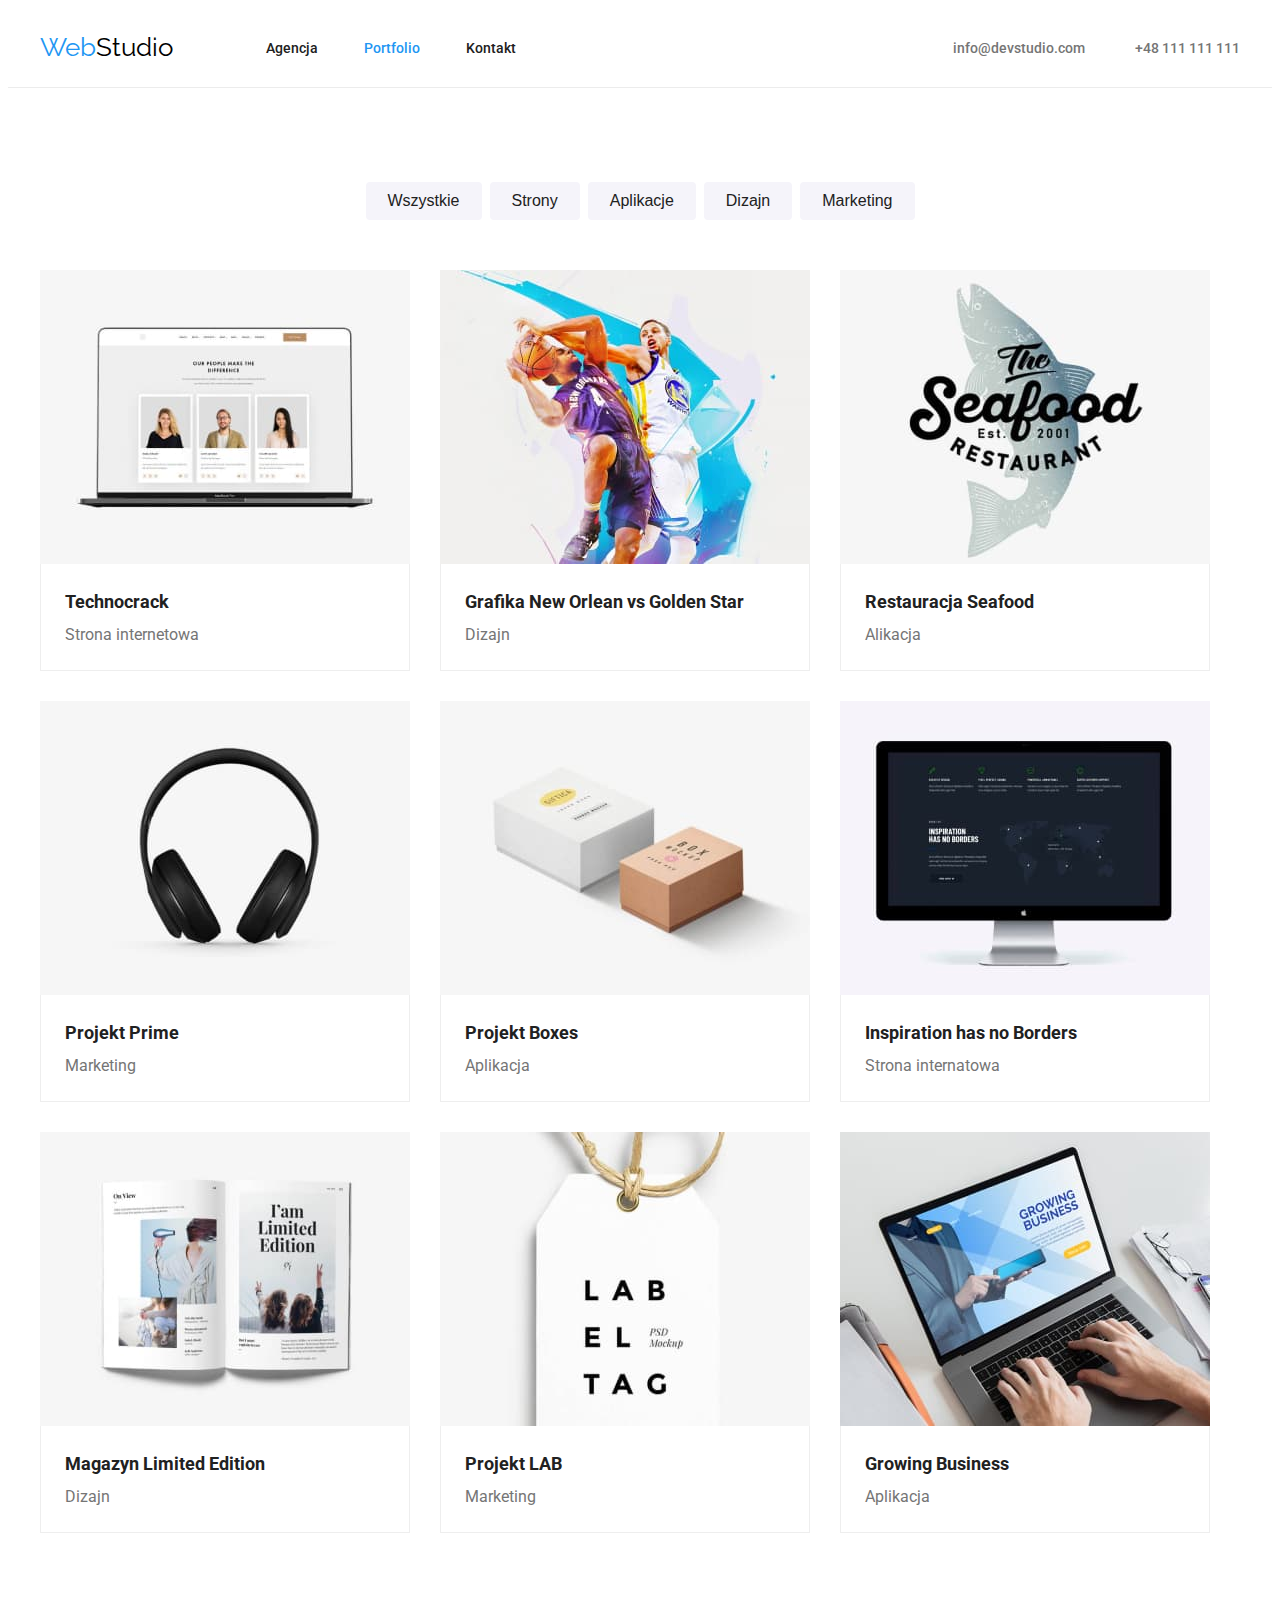
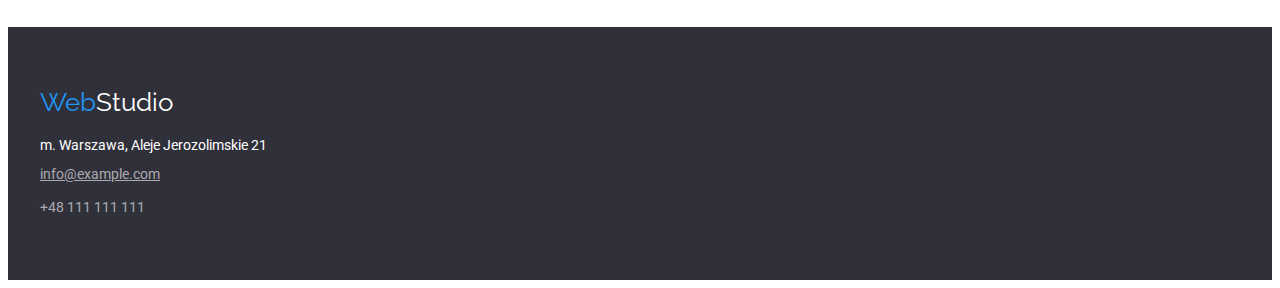
==== portfolio.html @ 4d011fc1 "Copy hw-03 to hw-04" ====
<!DOCTYPE html>
<html lang="pl">
  <head>
    <meta charset="UTF-8" />
    <meta http-equiv="X-UA-Compatible" content="IE=edge" />
    <meta name="viewport" content="width=device-width, initial-scale=1.0" />
    <title>Portfolio</title>
    <link rel="preconnect" href="https://fonts.googleapis.com" />
    <link rel="preconnect" href="https://fonts.gstatic.com" crossorigin />
    <link
      href="https://fonts.googleapis.com/css2?family=Raleway:wght@700&family=Roboto:wght@400;500;700;900&display=swap"
      rel="stylesheet"
    />
    <link
      rel="stylesheet"
      href="https://cdnjs.cloudflare.com/ajax/libs/modern-normalize/1.1.0/modern-normalize.min.css"
      integrity="sha512-wpPYUAdjBVSE4KJnH1VR1HeZfpl1ub8YT/NKx4PuQ5NmX2tKuGu6U/JRp5y+Y8XG2tV+wKQpNHVUX03MfMFn9Q=="
      crossorigin="anonymous"
      referrerpolicy="no-referrer"
    />
    <link rel="stylesheet" href="css/style.css" />
  </head>
  <body>
    <header class="header-border">
      <div class="container haeder-content">
        <nav class="navigation">
          <a class="logo-header" href="index.html"
            ><span class="logo-web">Web</span>Studio</a
          >
          <ul class="nav-content">
            <li><a class="nav-links" href="#">Agencja</a></li>
            <li><a class="nav-links nav-portfolio" href="#">Portfolio</a></li>
            <li><a class="nav-links" href="#">Kontakt</a></li>
          </ul>
        </nav>
        <ul class="contacts-header-content">
          <li>
            <a class="contacts-header" href="mailto:info@devstudio.com"
              >info@devstudio.com</a
            >
          </li>
          <li>
            <a class="contacts-header" href="tel:+48111111111"
              >+48 111 111 111</a
            >
          </li>
        </ul>
      </div>
    </header>
    <main>
      <section class="container section">
        <!-- Buttons -->
        <ul class="buttons-list">
          <li>
            <button class="all-buttons buttons-portfolio" type="button">
              Wszystkie
            </button>
          </li>
          <li>
            <button class="all-buttons buttons-portfolio" type="button">
              Strony
            </button>
          </li>
          <li>
            <button class="all-buttons buttons-portfolio" type="button">
              Aplikacje
            </button>
          </li>
          <li>
            <button class="all-buttons buttons-portfolio" type="button">
              Dizajn
            </button>
          </li>
          <li>
            <button class="all-buttons buttons-portfolio" type="button">
              Marketing
            </button>
          </li>
        </ul>
        <!-- Pictures -->
        <ul class="pictures-list">
          <li>
            <figure class="pictures-figure">
              <img
                src="images/laptop-1.jpg"
                alt="laptop"
                width="370"
                height="294"
              />
              <figcaption class="pictures-figcaption">
                <h4 class="pictures-titles">Technocrack</h4>
                <p class="pictures-text">Strona internetowa</p>
              </figcaption>
            </figure>
          </li>
          <li>
            <figure class="pictures-figure">
              <img
                src="images/basketball.jpg"
                alt="ludzie grający w koszykówkę"
                width="370"
                height="294"
              />
              <figcaption class="pictures-figcaption">
                <h4 class="pictures-titles">
                  Grafika New Orlean vs Golden Star
                </h4>
                <p class="pictures-text">Dizajn</p>
              </figcaption>
            </figure>
          </li>
          <li>
            <figure class="pictures-figure">
              <img
                src="images/seafood.jpg"
                alt="logo reastuaracji seafood"
                width="370"
                height="294"
              />
              <figcaption class="pictures-figcaption">
                <h4 class="pictures-titles">Restauracja Seafood</h4>
                <p class="pictures-text">Alikacja</p>
              </figcaption>
            </figure>
          </li>
          <li>
            <figure class="pictures-figure">
              <img
                src="images/headphones.jpg"
                alt="słuchawki"
                width="370"
                height="294"
              />
              <figcaption class="pictures-figcaption">
                <h4 class="pictures-titles">Projekt Prime</h4>
                <p class="pictures-text">Marketing</p>
              </figcaption>
            </figure>
          </li>
          <li>
            <figure class="pictures-figure">
              <img
                src="images/packages.jpg"
                alt="pudła"
                width="370"
                height="294"
              />
              <figcaption class="pictures-figcaption">
                <h4 class="pictures-titles">Projekt Boxes</h4>
                <p class="pictures-text">Aplikacja</p>
              </figcaption>
            </figure>
          </li>
          <li>
            <figure class="pictures-figure">
              <img
                src="images/monitor.jpg"
                alt="monitor"
                width="370"
                height="294"
              />
              <figcaption class="pictures-figcaption">
                <h4 class="pictures-titles">Inspiration has no Borders</h4>
                <p class="pictures-text">Strona internatowa</p>
              </figcaption>
            </figure>
          </li>
          <li>
            <figure class="pictures-figure">
              <img
                src="images/book.jpg"
                alt="magazyn limited edition"
                width="370"
                height="294"
              />
              <figcaption class="pictures-figcaption">
                <h4 class="pictures-titles">Magazyn Limited Edition</h4>
                <p class="pictures-text">Dizajn</p>
              </figcaption>
            </figure>
          </li>
          <li>
            <figure class="pictures-figure">
              <img
                src="images/lab.jpg"
                alt="etykieta LAB"
                width="370"
                height="294"
              />
              <figcaption class="pictures-figcaption">
                <h4 class="pictures-titles">Projekt LAB</h4>
                <p class="pictures-text">Marketing</p>
              </figcaption>
            </figure>
          </li>
          <li>
            <figure class="pictures-figure">
              <img
                src="images/laptop-2.jpg"
                alt="laptop"
                width="370"
                height="294"
              />
              <figcaption class="pictures-figcaption">
                <h4 class="pictures-titles">Growing Business</h4>
                <p class="pictures-text">Aplikacja</p>
              </figcaption>
            </figure>
          </li>
        </ul>
      </section>
    </main>
    <footer class="footer-bg">
      <div class="container footer-content">
        <a class="logo-footer" href="index.html"
          ><span class="logo-web">Web</span>Studio</a
        >
        <address class="footer-address">
          <ul class="footer-address-list">
            <li>
              <p class="company-address">m. Warszawa, Aleje Jerozolimskie 21</p>
            </li>
            <li>
              <a
                class="contacts-footer contacts-footer-mail"
                href="mailto:info@example.com"
                >info@example.com</a
              >
            </li>
            <li>
              <a class="contacts-footer" href="tel:+48111111111"
                >+48 111 111 111</a
              >
            </li>
          </ul>
        </address>
      </div>
    </footer>
  </body>
</html>
---- css/style.css ----
:root {
  --brand-color: #2196f3;
  --white-color: #ffffff;
  --text-color: #757575;
  --body-color: #212121;
  --black-color: #000000;
  --background-portfolio-buttons-color: #f5f4fa;
  --contacts-footer-color: rgba(255, 255, 255, 0.6);
  --our-team-bg: #f5f4fa;
  --header-footer-bg: #2f303a;
  --pictures-figcaption-border-color: #eeeeee;
}
body {
  font-family: "Roboto", sans-serif;
  color: var(--body-color);
}
h1,
h2,
h3,
h4,
h5,
h6,
p,
ul {
  list-style-type: none;
  margin: 0;
  padding: 0;
}

/* logo */
.logo-header {
  font-family: "Raleway", sans-serif;
  text-decoration: none;
  color: var(--black-color);
  font-size: 26px;
  line-height: 1.19;
}
.logo-footer {
  font-family: "Raleway", sans-serif;
  text-decoration: none;
  color: var(--white-color);
  font-size: 26px;
  line-height: 1.19;
}
.logo-web {
  color: var(--brand-color);
}

/* nav */
.nav-links {
  text-decoration: none;
  color: inherit;
  font-weight: 500;
  font-size: 14px;
  line-height: 1.14;
}
.nav-links:focus,
.nav-links:hover {
  color: var(--brand-color);
}
.nav-portfolio {
  color: var(--brand-color);
}

/* contacts */
.contacts-header {
  text-decoration: none;
  color: var(--text-color);
  font-weight: 500;
  font-size: 14px;
  line-height: 1.14;
}
.contacts-header:focus,
.contacts-header:hover {
  color: var(--brand-color);
}
.contacts-footer {
  text-decoration: none;
  color: var(--contacts-footer-color);
  font-weight: 400;
  font-size: 14px;
  line-height: 1.71;
}
.contacts-footer:focus,
.contacts-footer:hover {
  color: var(--brand-color);
}
.contacts-footer-mail {
  text-decoration: underline;
}
.company-address {
  color: var(--white-color);
  font-size: 14px;
  line-height: 1.14;
}

/* buttons */
.all-buttons {
  cursor: pointer;
  border-radius: 4px;
  border: none;
}
.button-main {
  color: var(--white-color);
  background: var(--brand-color);
  font-weight: 700;
  font-size: 16px;
  line-height: 1.88;
  width: 200px;
  height: 50px;
}
.buttons-portfolio {
  background: var(--background-portfolio-buttons-color);
  color: inherit;
  font-weight: 500;
  font-size: 16px;
  line-height: 1.63;
  padding: 6px 22px;
}
.buttons-portfolio:focus,
.buttons-portfolio:hover {
  background: var(--brand-color);
  color: var(--white-color);
}

/* hero */
.hero-text {
  color: var(--white-color);
  font-weight: 900;
  font-size: 44px;
  line-height: 1.36;
  text-align: center;
  margin-bottom: 30px;
  letter-spacing: 0.06em;
}

/* lorem ipsum */
.lorem-ipsum-title {
  color: inherit;
  font-weight: 700;
  font-size: 14px;
  line-height: 1.14;
}
.lorem-ipsum-text {
  color: var(--text-color);
  font-size: 14px;
  line-height: 1.71;
}

/* section our team and what we do */
.sections-titles {
  color: inherit;
  font-weight: 700;
  font-size: 36px;
  line-height: 1.17;
}
.team-names {
  color: inherit;
  font-weight: 500;
  font-size: 16px;
  line-height: 1.19;
  padding-bottom: 10px;
}
.team-job {
  color: var(--text-color);
  font-size: 16px;
  line-height: 1.19;
}

/* pictures-section */
.pictures-titles {
  color: inherit;
  font-weight: 700;
  font-size: 18px;
  line-height: 2;
}
.pictures-text {
  color: var(--text-color);
  font-size: 16px;
  line-height: 1.88;
}

/* containers */
.container {
  width: 100%;
  max-width: 1200px;
  margin: 0 auto;
  padding: 0 15px;
}
.section {
  padding: 94px 0;
}
.section:nth-child(3) {
  padding-top: 0;
}

/* header */
.header-border {
  border-bottom: #ececec solid 1px;
}
.haeder-content {
  display: flex;
  justify-content: space-between;
  align-items: center;
  padding: 24px 15px;
}
.contacts-header-content {
  display: flex;
  gap: 50px;
}
.nav-content {
  display: flex;
  gap: 46px;
  align-items: center;
  padding-left: 93px;
}

/* hero */
.hero-section {
  background: var(--header-footer-bg);
  display: flex;
  justify-content: center;
  padding: 200px 0;
}
.hero-content {
  text-align: center;
  width: 696px;
}
.navigation {
  display: flex;
}

/* lorem */
.lorem-ipsum-list {
  display: flex;
  gap: 30px;
}

/* what we do */
.what-we-do-pictures {
  display: flex;
  gap: 30px;
}
.what-we-do-title {
  text-align: center;
  margin-bottom: 50px;
}

/* our team */
.our-team {
  display: flex;
  gap: 30px;
}
.our-team-section {
  background-color: var(--our-team-bg);
}
.our-team-title {
  text-align: center;
  margin-bottom: 50px;
}
.our-team-figure {
  margin: 0;
  background-color: var(--white-color);
  border-radius: 0px 0px 4px 4px;
  box-shadow: 0px 1px 3px rgba(0, 0, 0, 0.12), 0px 1px 1px rgba(0, 0, 0, 0.14),
    0px 2px 1px rgba(0, 0, 0, 0.2);
}
.our-team-figcaption {
  text-align: center;
  padding: 30px 0;
}

/* footer */
.footer-bg {
  background-color: var(--header-footer-bg);
}
.footer-content {
  padding: 60px 0;
}
.footer-address {
  padding-top: 20px;
  font-style: normal;
}
.footer-address-list {
  display: flex;
  flex-direction: column;
  gap: 9px;
}

/* portfolio */
.buttons-list {
  display: flex;
  justify-content: center;
  gap: 8px;
  margin-bottom: 50px;
}
.pictures-list {
  display: flex;
  flex-wrap: wrap;
  gap: 30px;
}
.pictures-figure {
  margin: 0;
}
.pictures-figure > img {
  vertical-align: bottom;
}
.pictures-figcaption {
  border-width: 0 1px 1px 1px;
  border-style: solid;
  border-color: var(--pictures-figcaption-border-color);
  padding: 20px 24px;
}
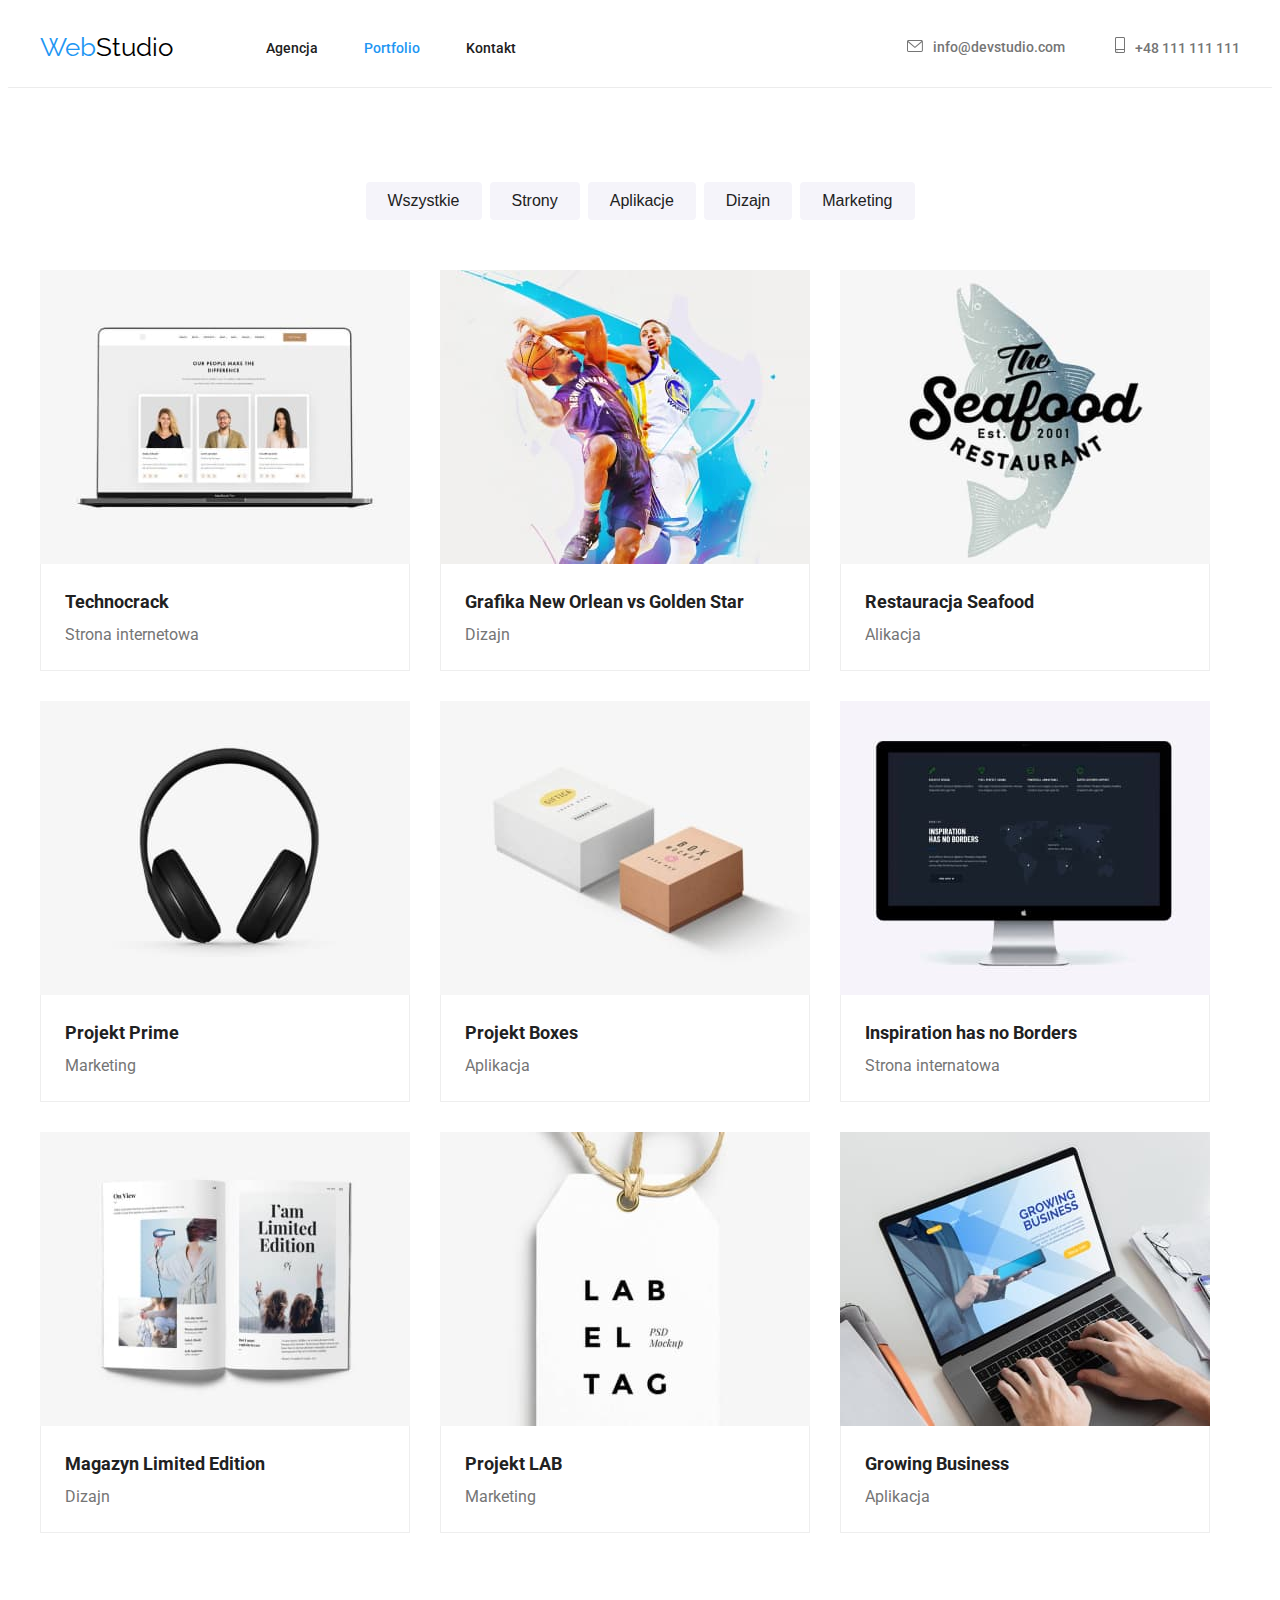
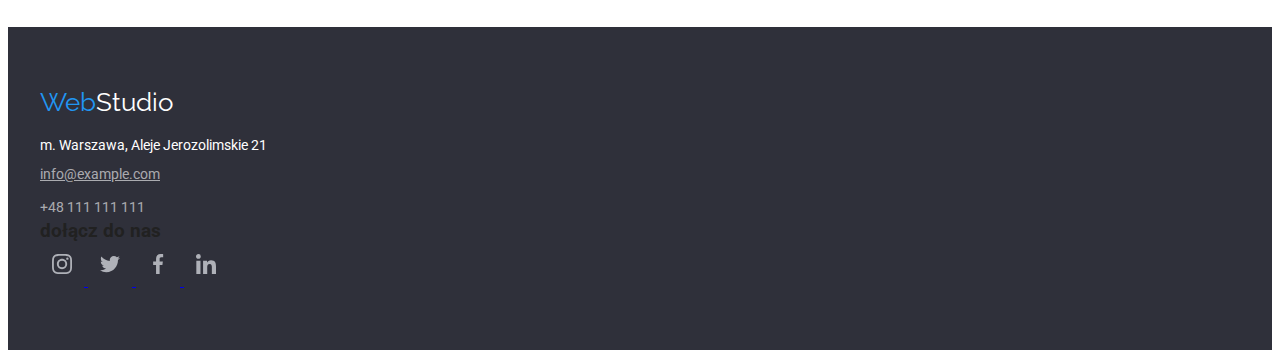
==== commit 6e63077b: "Add contats and join us icons to portfolio" ====
--- a/portfolio.html
+++ b/portfolio.html
@@ -28,21 +28,25 @@
             ><span class="logo-web">Web</span>Studio</a
           >
           <ul class="nav-content">
-            <li><a class="nav-links" href="#">Agencja</a></li>
+            <li><a class="nav-links" href="index.html">Agencja</a></li>
             <li><a class="nav-links nav-portfolio" href="#">Portfolio</a></li>
             <li><a class="nav-links" href="#">Kontakt</a></li>
           </ul>
         </nav>
         <ul class="contacts-header-content">
           <li>
-            <a class="contacts-header" href="mailto:info@devstudio.com"
-              >info@devstudio.com</a
-            >
-          </li>
-          <li>
-            <a class="contacts-header" href="tel:+48111111111"
-              >+48 111 111 111</a
-            >
+            <a class="contacts-header" href="mailto:info@devstudio.com">
+              <svg class="contacts-header-icon" width="16" height="12">
+                <use href="images/icons.svg#icon-envelope"></use>
+              </svg>info@devstudio.com
+            </a>
+          </li>
+          <li>
+            <a class="contacts-header" href="tel:+48111111111">
+              <svg class="contacts-header-icon" width="10" height="16">
+                <use href="images/icons.svg#icon-smartphone"></use>
+              </svg>+48 111 111 111
+            </a>
           </li>
         </ul>
       </div>
@@ -212,28 +216,69 @@
     </main>
     <footer class="footer-bg">
       <div class="container footer-content">
-        <a class="logo-footer" href="index.html"
-          ><span class="logo-web">Web</span>Studio</a
-        >
-        <address class="footer-address">
-          <ul class="footer-address-list">
-            <li>
-              <p class="company-address">m. Warszawa, Aleje Jerozolimskie 21</p>
-            </li>
-            <li>
-              <a
-                class="contacts-footer contacts-footer-mail"
-                href="mailto:info@example.com"
-                >info@example.com</a
-              >
-            </li>
-            <li>
-              <a class="contacts-footer" href="tel:+48111111111"
-                >+48 111 111 111</a
-              >
-            </li>
-          </ul>
-        </address>
+        <div>
+          <a class="logo-footer" href="index.html"
+            ><span class="logo-web">Web</span>Studio</a
+          >
+          <address class="footer-address">
+            <ul class="footer-address-list">
+              <li>
+                <p class="company-address">m. Warszawa, Aleje Jerozolimskie 21</p>
+              </li>
+              <li>
+                <a
+                  class="contacts-footer contacts-footer-mail"
+                  href="mailto:info@example.com"
+                  >info@example.com</a
+                >
+              </li>
+              <li>
+                <a class="contacts-footer" href="tel:+48111111111"
+                  >+48 111 111 111</a
+                >
+              </li>
+            </ul>
+          </address>
+        </div>
+        <div class="join-us-container">
+          <h3 class="join-us">dołącz do nas</h3>
+          <a href="#">
+            <svg class="join-us-links" width="44" height="44" viewbox="-12 -12 44 44">
+              <use
+                width="20"
+                height="20"
+                href="images/icons.svg#icon-instagram"
+              ></use>
+            </svg>
+          </a>
+          <a href="#">
+            <svg class="join-us-links" width="44" height="44" viewbox="-12 -12 44 44">
+              <use
+                width="20"
+                height="20"
+                href="images/icons.svg#icon-twitter"
+              ></use>
+            </svg>
+          </a>
+          <a href="#">
+            <svg class="join-us-links" width="44" height="44" viewbox="-12 -12 44 44">
+              <use
+                width="20"
+                height="20"
+                href="images/icons.svg#icon-facebook"
+              ></use>
+            </svg>
+          </a>
+          <a href="#">
+            <svg class="join-us-links" width="44" height="44" viewbox="-12 -12 44 44">
+              <use
+                width="20"
+                height="20"
+                href="images/icons.svg#icon-linkedin"
+              ></use>
+            </svg>
+          </a>
+        </div>
       </div>
     </footer>
   </body>
--- a/css/style.css
+++ b/css/style.css
@@ -73,6 +73,7 @@
 .contacts-header:focus,
 .contacts-header:hover {
   color: var(--brand-color);
+  --color1: var(--brand-color);
 }
 .contacts-footer {
   text-decoration: none;
@@ -140,11 +141,13 @@
   font-weight: 700;
   font-size: 14px;
   line-height: 1.14;
+  margin-bottom: 10px;
 }
 .lorem-ipsum-text {
   color: var(--text-color);
   font-size: 14px;
   line-height: 1.71;
+  letter-spacing: 0.03em;
 }
 
 /* section our team and what we do */
@@ -159,12 +162,13 @@
   font-weight: 500;
   font-size: 16px;
   line-height: 1.19;
-  padding-bottom: 10px;
+  margin-bottom: 10px;
 }
 .team-job {
   color: var(--text-color);
   font-size: 16px;
   line-height: 1.19;
+  margin-bottom: 16px;
 }
 
 /* pictures-section */
@@ -311,3 +315,30 @@
   border-color: var(--pictures-figcaption-border-color);
   padding: 20px 24px;
 }
+
+/* header icons */
+.contacts-header-icon {
+  margin-right: 10px;
+}
+
+/* lorem ipsum icons */
+.lorem-ipsum-list > li > svg {
+  background-color: #F5F4FA;
+  margin-bottom: 30px;
+}
+
+/* our team icons */
+.our-team-icons {
+  display: flex;
+  gap: 10px;
+  justify-content: center;
+  align-items: center;
+}
+.our-team-icons > a > svg:hover {
+  --color2: var(--white-color);
+  background-color: var(--brand-color);
+  border-radius: 50%;
+}
+.asd {
+  --color2: blue;
+}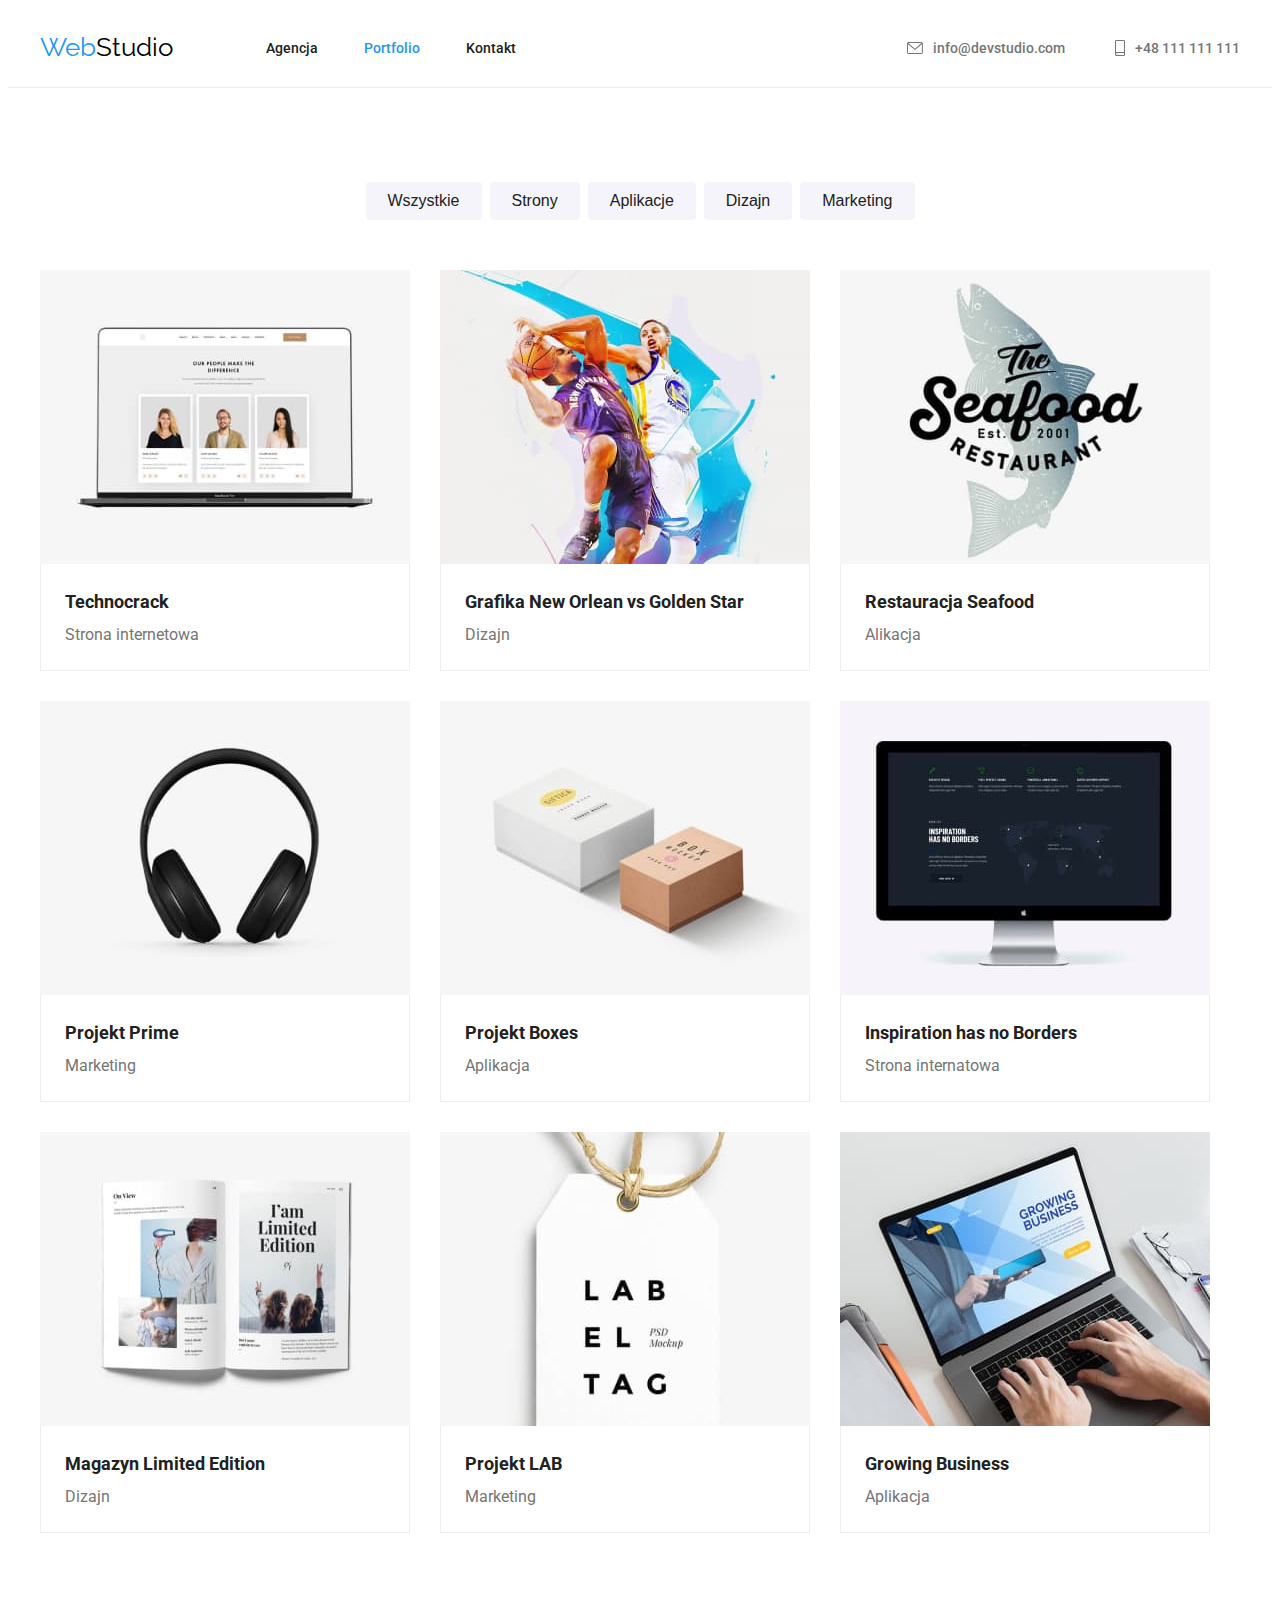
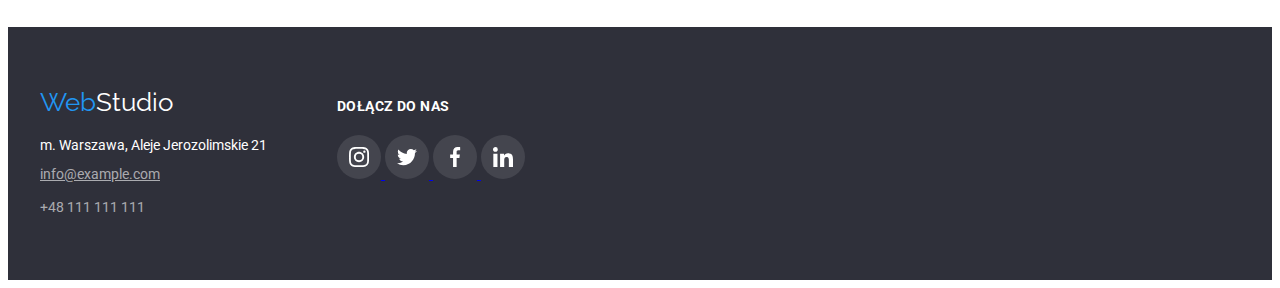
==== commit 250d40cd: "Small changes" ====
--- a/portfolio.html
+++ b/portfolio.html
@@ -36,14 +36,14 @@
         <ul class="contacts-header-content">
           <li>
             <a class="contacts-header" href="mailto:info@devstudio.com">
-              <svg class="contacts-header-icon" width="16" height="12">
+              <svg class="contacts-header-icon-envelope" width="16" height="12">
                 <use href="images/icons.svg#icon-envelope"></use>
               </svg>info@devstudio.com
             </a>
           </li>
           <li>
             <a class="contacts-header" href="tel:+48111111111">
-              <svg class="contacts-header-icon" width="10" height="16">
+              <svg class="contacts-header-icon-smartphone" width="10" height="16">
                 <use href="images/icons.svg#icon-smartphone"></use>
               </svg>+48 111 111 111
             </a>
--- a/css/style.css
+++ b/css/style.css
@@ -9,6 +9,7 @@
   --our-team-bg: #f5f4fa;
   --header-footer-bg: #2f303a;
   --pictures-figcaption-border-color: #eeeeee;
+  --join-us-links-bg: rgba(255, 255, 255, 0.1);
 }
 body {
   font-family: "Roboto", sans-serif;
@@ -61,6 +62,9 @@
 .nav-portfolio {
   color: var(--brand-color);
 }
+.nav-agency {
+  color: var(--brand-color);
+}
 
 /* contacts */
 .contacts-header {
@@ -122,6 +126,8 @@
 .buttons-portfolio:hover {
   background: var(--brand-color);
   color: var(--white-color);
+  box-shadow: 0px 3px 1px rgba(0, 0, 0, 0.1), 0px 1px 2px rgba(0, 0, 0, 0.08),
+    0px 2px 2px rgba(0, 0, 0, 0.12);
 }
 
 /* hero */
@@ -221,7 +227,8 @@
 
 /* hero */
 .hero-section {
-  background: var(--header-footer-bg);
+  background-color: var(--header-footer-bg);
+  background-image: url("images/hero-bg.jpg");
   display: flex;
   justify-content: center;
   padding: 200px 0;
@@ -279,6 +286,8 @@
   background-color: var(--header-footer-bg);
 }
 .footer-content {
+  display: flex;
+  gap: 70px;
   padding: 60px 0;
 }
 .footer-address {
@@ -305,6 +314,10 @@
 }
 .pictures-figure {
   margin: 0;
+}
+.pictures-figure:hover {
+  box-shadow: 0px 1px 1px rgba(0, 0, 0, 0.12), 0px 4px 4px rgba(0, 0, 0, 0.06),
+    1px 4px 6px rgba(0, 0, 0, 0.16);
 }
 .pictures-figure > img {
   vertical-align: bottom;
@@ -317,13 +330,18 @@
 }
 
 /* header icons */
-.contacts-header-icon {
+.contacts-header-icon-envelope {
   margin-right: 10px;
+  vertical-align:-1px;
+}
+.contacts-header-icon-smartphone {
+  margin-right: 10px;
+  vertical-align:-3px;
 }
 
 /* lorem ipsum icons */
 .lorem-ipsum-list > li > svg {
-  background-color: #F5F4FA;
+  background-color: #f5f4fa;
   margin-bottom: 30px;
 }
 
@@ -339,6 +357,43 @@
   background-color: var(--brand-color);
   border-radius: 50%;
 }
-.asd {
-  --color2: blue;
-}+
+/* our customers */
+.our-customers-list {
+  display: flex;
+  gap: 30px;
+}
+.our-customers-title {
+  text-align: center;
+  margin-bottom: 50px;
+}
+.our-customers-list > li > a > svg {
+  border: 1px solid #afb1b8;
+  border-radius: 4px;
+}
+.our-customers-list > li > a:hover {
+  --color2: var(--brand-color);
+}
+.our-customers-list > li > a > svg:hover {
+  border-color: var(--brand-color);
+}
+.join-us-container {
+  margin-top: 12px;
+}
+.join-us {
+  font-weight: 700;
+  font-size: 14px;
+  line-height: 1.14;
+  letter-spacing: 0.03em;
+  text-transform: uppercase;
+  color: var(--white-color);
+  margin-bottom: 20px;
+}
+.join-us-links {
+  background-color: var(--join-us-links-bg);
+  --color2: var(--white-color);
+  border-radius: 50%;
+}
+.join-us-links:hover {
+  background-color: var(--brand-color);
+}
